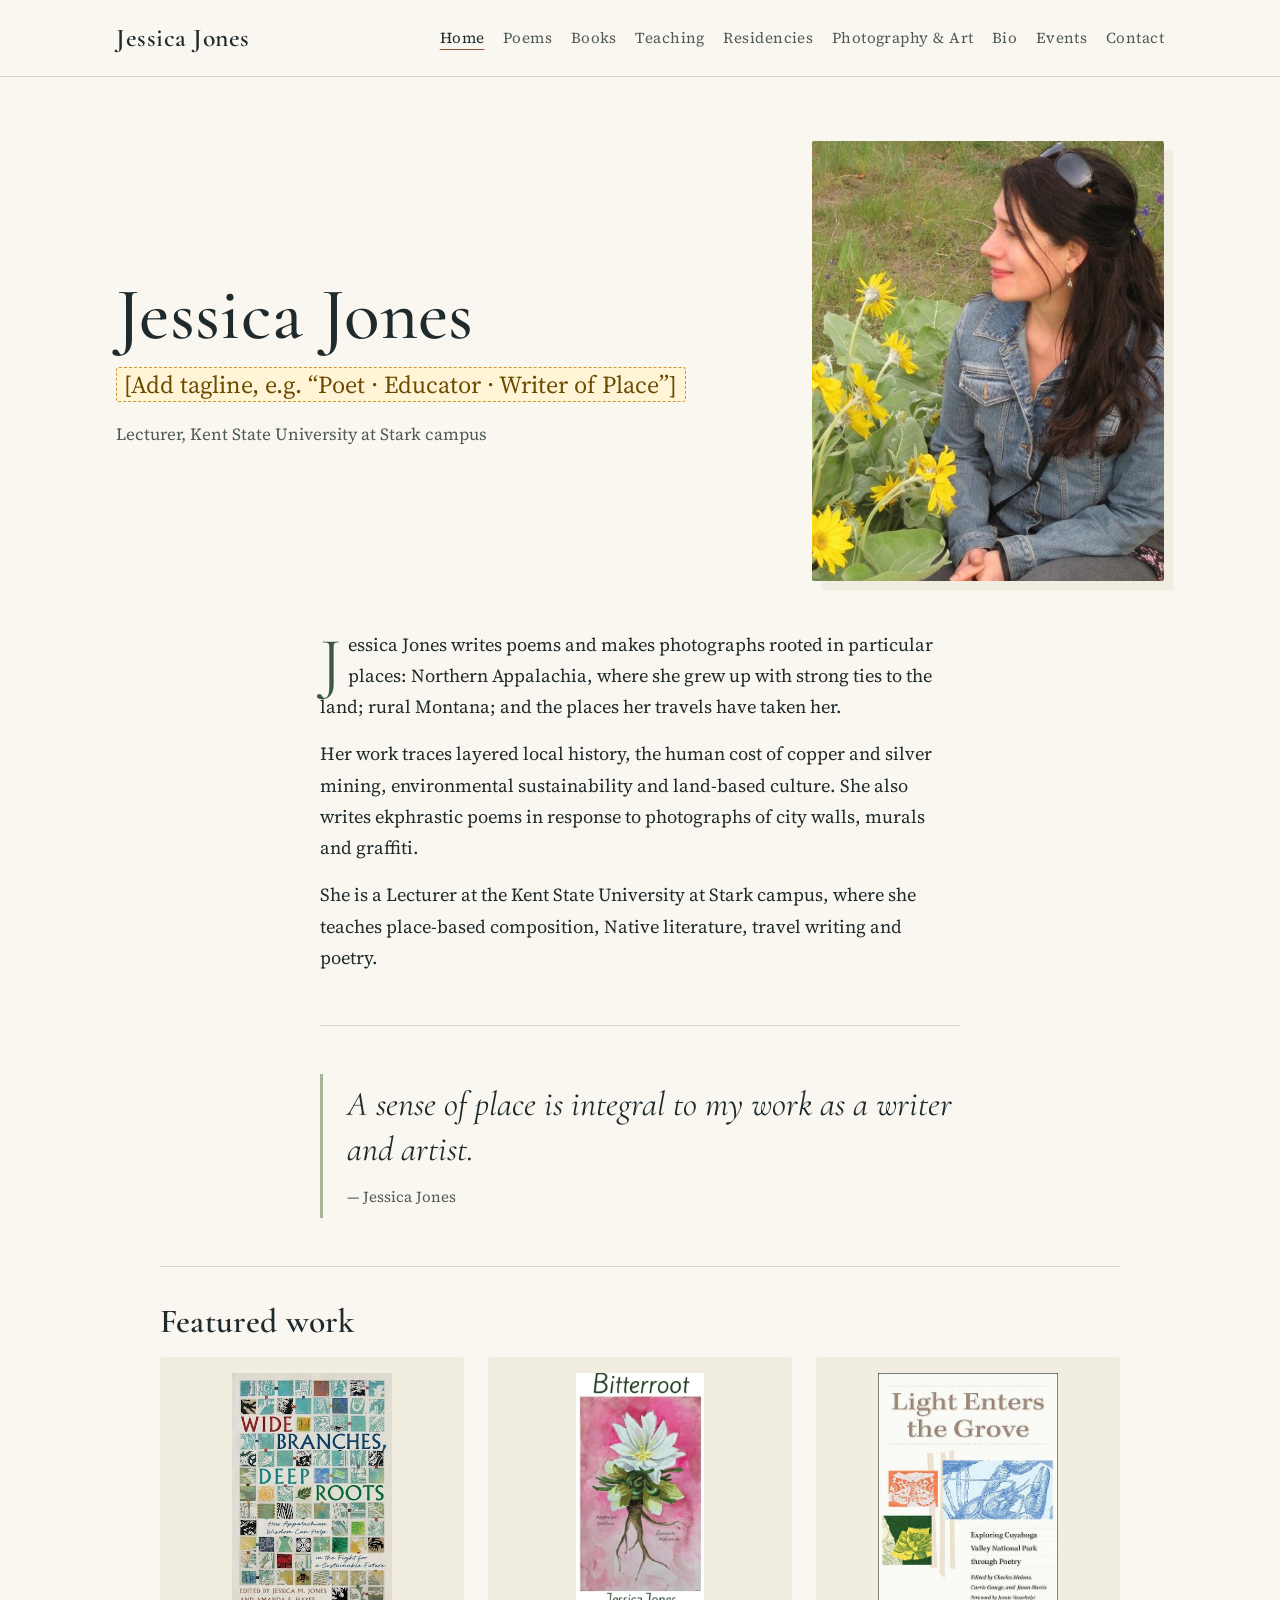
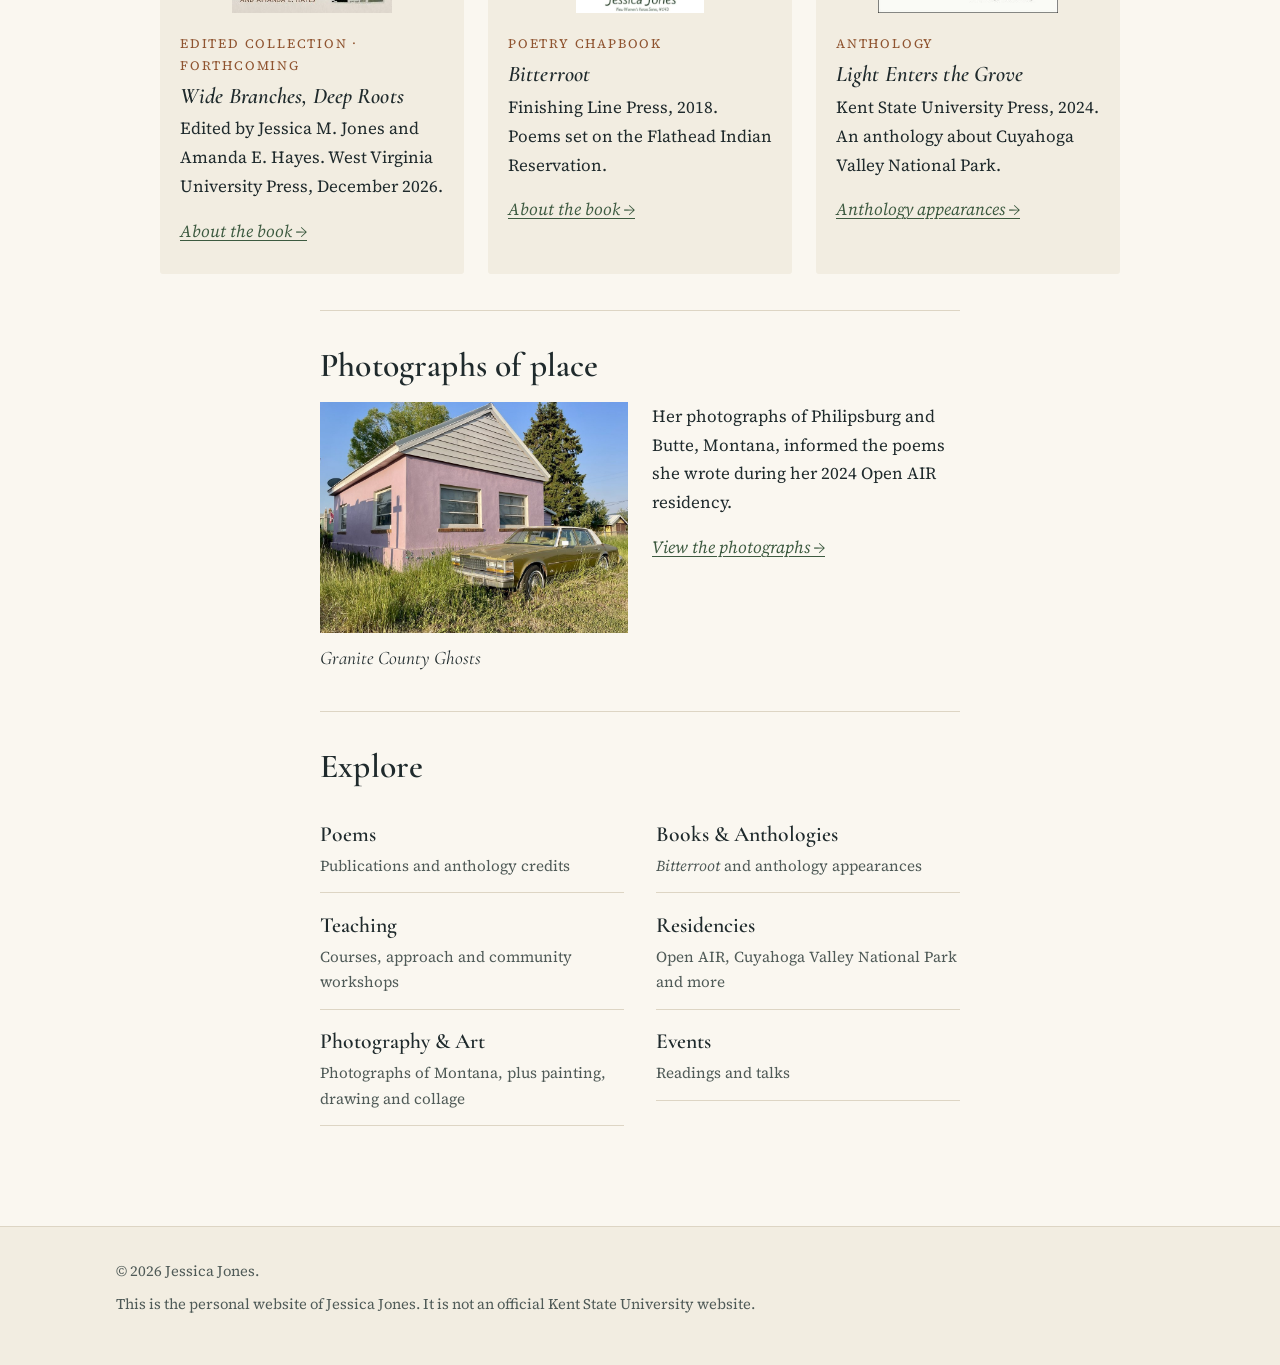
==== index.html @ 5ef58583 "Add Jessica Jones personal author and educator website Static HTML/CSS site with all text in content" ====
<!doctype html>
<html lang="en" class="no-js">
<head>
  <meta charset="utf-8">
  <meta name="viewport" content="width=device-width, initial-scale=1">
  <script>document.documentElement.classList.remove("no-js");</script>
  <title>Jessica Jones · Poet, Educator, Photographer</title>
  <meta name="description" content="Jessica Jones is a poet, photographer and Lecturer at the Kent State University at Stark campus whose work centers on a sense of place, from Northern Appalachia to rural Montana.">
  <meta name="author" content="Jessica Jones">
  <!-- DRAFT: remove this line when the site is ready to appear in search engines -->
  <meta name="robots" content="noindex, nofollow">
  <link rel="canonical" href="https://jdogherman.github.io/jessica-jones-site/">

  <!-- Open Graph / social sharing -->
  <meta property="og:type" content="website">
  <meta property="og:site_name" content="Jessica Jones">
  <meta property="og:title" content="Jessica Jones · Poet, Educator, Photographer">
  <meta property="og:description" content="Jessica Jones is a poet, photographer and Lecturer at the Kent State University at Stark campus whose work centers on a sense of place, from Northern Appalachia to rural Montana.">
  <meta property="og:url" content="https://jdogherman.github.io/jessica-jones-site/">
  <meta property="og:image" content="https://jdogherman.github.io/jessica-jones-site/images/og-image.jpg">
  <meta name="twitter:card" content="summary_large_image">

  <link rel="preconnect" href="https://fonts.googleapis.com">
  <link rel="preconnect" href="https://fonts.gstatic.com" crossorigin>
  <link rel="stylesheet" href="https://fonts.googleapis.com/css2?family=Cormorant+Garamond:ital,wght@0,500;0,600;1,500&amp;family=Source+Serif+4:ital,opsz,wght@0,8..60,400;0,8..60,500;1,8..60,400&amp;display=swap">
  <link rel="stylesheet" href="assets/css/style.css">
  <link rel="icon" href="data:image/svg+xml,%3Csvg xmlns='http://www.w3.org/2000/svg' viewBox='0 0 32 32'%3E%3Crect width='32' height='32' rx='4' fill='%233d5a40'/%3E%3Ctext x='16' y='22' font-family='Georgia,serif' font-size='16' text-anchor='middle' fill='%23faf7f0'%3EJJ%3C/text%3E%3C/svg%3E">
  <script src="assets/js/site.js" defer></script>
</head>
<body data-page="home">
  <a class="skip-link" href="#main">Skip to content</a>

  <header class="site-header">
    <div class="header-inner">
      <a class="site-name" href="index.html">Jessica Jones</a>
      <button class="nav-toggle" type="button" aria-expanded="false" aria-controls="site-nav">Menu</button>
      <nav id="site-nav" aria-label="Main">
        <ul>
          <li><a href="index.html" aria-current="page">Home</a></li>
          <li><a href="poems.html">Poems</a></li>
          <li><a href="books.html">Books</a></li>
          <li><a href="teaching.html">Teaching</a></li>
          <li><a href="residencies.html">Residencies</a></li>
          <li><a href="photography.html">Photography &amp; Art</a></li>
          <li><a href="bio.html">Bio</a></li>
          <li><a href="events.html">Events</a></li>
          <li><a href="contact.html">Contact</a></li>
        </ul>
      </nav>
    </div>
  </header>

  <main id="main" tabindex="-1">
    <div id="content" aria-busy="true">
      <noscript><p>This site needs JavaScript turned on to show its content.</p></noscript>
    </div>
  </main>

  <footer class="site-footer">
    <div class="footer-inner">
      <p>&copy; <span id="year">2026</span> Jessica Jones.</p>
      <p id="disclaimer">This is the personal website of Jessica Jones. It is not an official Kent State University website.</p>
    </div>
  </footer>
</body>
</html>
---- assets/css/style.css ----
/* ==========================================================
   Jessica Jones: personal site styles
   Colours: off-white paper, deep ink, Appalachian moss
   and Montana copper / sage.
   ========================================================== */

:root {
  --paper: #faf7f0;
  --paper-deep: #f2ede1;
  --ink: #1f2a2c;
  --ink-soft: #4f5a57;      /* 6.6:1 on paper */
  --moss: #3d5a40;          /* 7.0:1 on paper */
  --copper: #8f5430;        /* 5.6:1 on paper */
  --sage: #a9b49a;
  --rule: #ddd5c4;
  --ph-bg: #fff4d6;
  --ph-ink: #6b4a00;

  --serif-display: "Cormorant Garamond", "Garamond", "Georgia", serif;
  --serif-text: "Source Serif 4", "Georgia", "Times New Roman", serif;

  --measure: 40rem;
  --wide: 68rem;
  --gutter: 1.25rem;
}

*, *::before, *::after { box-sizing: border-box; }

html { -webkit-text-size-adjust: 100%; }

body {
  margin: 0;
  background: var(--paper);
  color: var(--ink);
  font-family: var(--serif-text);
  font-size: 1.0625rem;
  line-height: 1.7;
  font-optical-sizing: auto;
}

img { max-width: 100%; height: auto; display: block; }

a {
  color: var(--moss);
  text-decoration-thickness: 1px;
  text-underline-offset: 0.18em;
}
a:hover { color: var(--copper); }

:focus-visible {
  outline: 3px solid var(--copper);
  outline-offset: 3px;
  border-radius: 2px;
}

h1, h2, h3 {
  font-family: var(--serif-display);
  font-weight: 600;
  line-height: 1.15;
  color: var(--ink);
  letter-spacing: 0.005em;
}
h1 { font-size: clamp(2.4rem, 7vw, 3.6rem); margin: 0 0 0.5rem; }
h2 { font-size: clamp(1.6rem, 4.5vw, 2.1rem); margin: 0 0 1rem; }
h3 { font-size: 1.4rem; margin: 0 0 0.35rem; }

p { margin: 0 0 1rem; }

.skip-link {
  position: absolute; left: -999px; top: 0;
  background: var(--ink); color: var(--paper);
  padding: 0.6rem 1rem; z-index: 10;
}
.skip-link:focus { left: 1rem; top: 1rem; }

.visually-hidden {
  position: absolute !important; width: 1px; height: 1px;
  overflow: hidden; clip: rect(0 0 0 0); white-space: nowrap;
}

/* ---------- Header & nav ---------- */
.site-header {
  border-bottom: 1px solid var(--rule);
}
.header-inner {
  max-width: var(--wide);
  margin: 0 auto;
  padding: 1rem var(--gutter);
  display: flex; flex-wrap: wrap; align-items: center;
  justify-content: space-between; gap: 0.5rem 1.5rem;
}
.site-name {
  font-family: var(--serif-display);
  font-size: 1.6rem; font-weight: 600;
  color: var(--ink); text-decoration: none;
  letter-spacing: 0.02em;
}
.site-name:hover { color: var(--moss); }

.nav-toggle {
  font: inherit; font-size: 0.95rem;
  background: none; color: var(--ink);
  border: 1px solid var(--rule); border-radius: 999px;
  padding: 0.35rem 0.95rem; cursor: pointer;
  min-height: 44px;
}
.nav-toggle:hover { border-color: var(--moss); color: var(--moss); }

#site-nav { flex-basis: 100%; display: none; }
#site-nav.is-open { display: block; }
.no-js #site-nav { display: block; }
#site-nav ul {
  list-style: none; margin: 0; padding: 0.5rem 0 0.25rem;
  display: grid; gap: 0.1rem;
}
#site-nav a {
  display: block; padding: 0.45rem 0;
  color: var(--ink-soft); text-decoration: none;
  font-size: 1rem; letter-spacing: 0.03em;
}
#site-nav a:hover { color: var(--moss); }
#site-nav a[aria-current="page"] {
  color: var(--ink);
  text-decoration: underline;
  text-decoration-color: var(--copper);
  text-underline-offset: 0.4em;
}

@media (min-width: 60rem) {
  .nav-toggle { display: none; }
  #site-nav { display: block; flex-basis: auto; }
  #site-nav ul { display: flex; flex-wrap: wrap; gap: 0 1.15rem; padding: 0; }
  #site-nav a { font-size: 0.95rem; padding: 0.3rem 0; }
}

/* ---------- Main ---------- */
main {
  max-width: var(--wide);
  margin: 0 auto;
  padding: 2.5rem var(--gutter) 4rem;
}
.page-head { max-width: var(--measure); margin: 0 auto 2rem; }
.page-head h1 { margin-bottom: 0.25rem; }
.page-head::after {
  content: ""; display: block; width: 3.5rem; height: 2px;
  background: var(--copper); margin-top: 1.25rem;
}

#content > *, .measure { max-width: var(--measure); margin-left: auto; margin-right: auto; }
#content > .wide, #content > .gallery, #content > .hero { max-width: var(--wide); }

.section { padding: 2.25rem 0; border-top: 1px solid var(--rule); }

.lede { font-size: 1.15rem; color: var(--ink); }
.eyebrow {
  font-size: 0.8rem; letter-spacing: 0.14em; text-transform: uppercase;
  color: var(--copper); margin-bottom: 0.4rem;
}
.more { font-style: italic; }

/* ---------- Home ---------- */
.hero {
  display: grid; gap: 2rem; align-items: center;
  padding: 0.5rem 0 2.5rem;
}
.hero-name { font-size: clamp(2.8rem, 10vw, 4.6rem); font-weight: 500; margin: 0; }
.hero-tagline {
  font-family: var(--serif-display); font-style: italic;
  font-size: clamp(1.3rem, 3.5vw, 1.65rem); color: var(--moss);
  margin: 0.35rem 0 0.75rem;
}
.hero-title { color: var(--ink-soft); margin: 0; }
.hero-photo { max-width: 22rem; }
@media (min-width: 46rem) {
  .hero { grid-template-columns: 1.4fr 1fr; gap: 3rem; padding-top: 1.5rem; }
  .hero-photo { justify-self: end; width: 100%; }
}

.headshot {
  width: 100%; aspect-ratio: 4 / 5; object-fit: cover;
  border-radius: 2px;
  box-shadow: 0.6rem 0.6rem 0 var(--paper-deep);
}
.headshot.small { max-width: 11rem; }

.intro { border-top: none; padding-top: 0.5rem; }
.intro .lede p:first-child::first-letter {
  font-family: var(--serif-display);
  float: left; font-size: 3.6em; line-height: 0.85;
  padding: 0.08em 0.1em 0 0; color: var(--moss);
}

.pull-quote { margin: 0; padding: 0.5rem 0 0.5rem 1.5rem; border-left: 3px solid var(--sage); }
.pull-quote blockquote { margin: 0; }
.pull-quote p {
  font-family: var(--serif-display); font-style: italic;
  font-size: clamp(1.6rem, 4.5vw, 2.15rem); line-height: 1.3; margin: 0;
}
.pull-quote figcaption { margin-top: 0.75rem; color: var(--ink-soft); font-size: 0.95rem; }
.pull-quote.small p { font-size: 1.35rem; }
.quote-section { padding: 3rem 0; }

.cards { display: grid; gap: 1.5rem; }
@media (min-width: 40rem) { .cards { grid-template-columns: 1fr 1fr; } }
.card {
  background: var(--paper-deep);
  border-radius: 3px; overflow: hidden;
  display: flex; flex-direction: column;
}
.card-media { background: var(--paper-deep); }
.card-media .img-ph { aspect-ratio: 2 / 3; max-height: 16rem; width: 100%; }
.card-media img.cover { height: 16rem; width: 100%; object-fit: contain; padding: 1rem 0 0; }
.card-body { padding: 1.25rem 1.25rem 0.75rem; }

.teaser { display: grid; gap: 1.5rem; align-items: start; }
@media (min-width: 40rem) { .teaser { grid-template-columns: 1fr 1fr; } }

.explore { list-style: none; margin: 0; padding: 0; display: grid; gap: 0; }
@media (min-width: 40rem) { .explore { grid-template-columns: 1fr 1fr; column-gap: 2rem; } }
.explore a {
  display: block; padding: 0.85rem 0; text-decoration: none;
  border-bottom: 1px solid var(--rule); color: var(--ink);
}
.explore-label { display: block; font-family: var(--serif-display); font-size: 1.35rem; font-weight: 600; }
.explore-blurb { display: block; color: var(--ink-soft); font-size: 0.95rem; }
.explore a:hover .explore-label { color: var(--moss); }

/* ---------- Lists & entries ---------- */
.credits, .tidy, .anthologies, .events { list-style: none; margin: 0; padding: 0; }
.credits li { padding: 0.55rem 0; border-bottom: 1px dotted var(--rule); }
.credit-title { font-weight: 500; display: block; }
.credit-meta, .book-meta { color: var(--ink-soft); font-size: 0.95rem; }
.tidy li { padding: 0.3rem 0 0.3rem 1.2rem; position: relative; }
.tidy li::before {
  content: ""; position: absolute; left: 0; top: 0.95em;
  width: 0.45rem; height: 1px; background: var(--copper);
}
.anthologies li { padding: 1rem 0; border-bottom: 1px dotted var(--rule); }
.anthologies li:first-child { padding-top: 0; }
.anthologies p { margin-bottom: 0.35rem; }

.stack { display: grid; gap: 0; }
.entry { padding: 1.25rem 0; }
.entry + .entry { border-top: 1px dotted var(--rule); }
.residency { padding: 2rem 0; }
#content > .stack > .residency:first-child { border-top: none; padding-top: 0; }

.book { display: grid; gap: 2rem; border-top: none; padding-top: 0; }
.book-cover { max-width: 14rem; }
.book-cover .cover, .book-cover .img-ph { width: 100%; box-shadow: 0.5rem 0.5rem 0 var(--paper-deep); }
.book-cover .img-ph { aspect-ratio: 2 / 3; }
@media (min-width: 40rem) { .book { grid-template-columns: 14rem 1fr; align-items: start; } }

.button {
  display: inline-block; padding: 0.6rem 1.2rem;
  background: var(--moss); color: var(--paper);
  border-radius: 2px; text-decoration: none; min-height: 44px;
}
.button:hover { background: var(--copper); color: var(--paper); }

.events li { display: grid; gap: 0.25rem; padding: 0.85rem 0; border-bottom: 1px dotted var(--rule); }
@media (min-width: 36rem) { .events li { grid-template-columns: 9rem 1fr; gap: 1.25rem; } }
.event-date { font-family: var(--serif-display); font-weight: 600; font-size: 1.1rem; margin: 0; }
.event-title { margin: 0; }
.events .credit-meta { margin: 0; }

.contact-email { font-family: var(--serif-display); font-size: 1.6rem; }

.bio-head { display: grid; gap: 1.5rem; align-items: center; padding-bottom: 2rem; }
@media (min-width: 36rem) { .bio-head { grid-template-columns: 11rem 1fr; gap: 2rem; } }

.poem-text { white-space: pre-wrap; font-size: 1.05rem; line-height: 1.75; }

/* ---------- Gallery ---------- */
.gallery {
  list-style: none; margin: 2rem auto 0; padding: 0;
  display: grid; gap: 2.5rem;
}
@media (min-width: 46rem) { .gallery { grid-template-columns: 1fr 1fr; gap: 2.5rem 2rem; } }
.gallery figure, .teaser-photo { margin: 0; }
.photo { width: 100%; aspect-ratio: 4 / 3; object-fit: cover; background: var(--paper-deep); }
.gallery figcaption, .teaser-photo figcaption {
  margin-top: 0.6rem; font-family: var(--serif-display); font-size: 1.2rem;
}
.caption { display: block; font-family: var(--serif-text); font-size: 0.95rem; color: var(--ink-soft); }

/* ---------- Placeholders (visible until content is added) ---------- */
.placeholder {
  background: var(--ph-bg); color: var(--ph-ink);
  border: 1px dashed #c99a2e; border-radius: 3px;
  padding: 0 0.3em; font-style: normal;
  font-family: var(--serif-text); font-size: 0.92em; font-weight: 400;
}
.img-ph {
  display: flex; align-items: center; justify-content: center;
  text-align: center; padding: 1rem; min-height: 10rem; width: 100%;
  background: repeating-linear-gradient(135deg, var(--paper-deep) 0 12px, #ece5d5 12px 24px);
  border: 1px dashed var(--sage); border-radius: 2px;
  font-size: 0.9rem; color: var(--ink-soft);
}
.img-ph.headshot { aspect-ratio: 4 / 5; }
.img-ph.photo { aspect-ratio: 4 / 3; }

.load-error {
  border: 1px solid var(--copper); padding: 1rem 1.25rem; background: #fff;
}

/* ---------- Footer ---------- */
.site-footer {
  border-top: 1px solid var(--rule);
  background: var(--paper-deep);
  color: var(--ink-soft); font-size: 0.92rem;
}
.footer-inner {
  max-width: var(--wide); margin: 0 auto;
  padding: 2rem var(--gutter) 2.5rem;
}
.footer-inner p { margin: 0 0 0.5rem; max-width: var(--measure); }
.footer-nav { list-style: none; padding: 0; margin: 0 0 1rem; display: flex; flex-wrap: wrap; gap: 0.25rem 1rem; }
.footer-nav a { color: var(--ink-soft); }

@media (prefers-reduced-motion: no-preference) {
  a, .button, .nav-toggle { transition: color 0.15s, background-color 0.15s, border-color 0.15s; }
}

@media print {
  .site-header nav, .nav-toggle, .skip-link { display: none !important; }
  body { background: #fff; }
}
.no-js .nav-toggle { display: none; }

.book-blurb { margin: 0; }
.book-blurb blockquote { margin: 0; padding-left: 1.25rem; border-left: 3px solid var(--sage); }
.book-blurb figcaption { color: var(--ink-soft); font-size: 0.95rem; margin-top: 0.5rem; }

.antho-cover { width: 6rem; margin-bottom: 1rem; }
@media (min-width: 36rem) {
  .anthologies li.has-cover { display: grid; grid-template-columns: 6rem 1fr; gap: 1.25rem; align-items: start; }
  .antho-cover { margin-bottom: 0; }
}
.antho-cover .cover { width: 100%; box-shadow: 0.35rem 0.35rem 0 var(--paper-deep); }
.antho-cover .img-ph { aspect-ratio: 3 / 4; min-height: 0; font-size: 0.7rem; padding: 0.4rem; }
.book-blurb.small { margin: 0.5rem 0 0.75rem; }
.book-blurb.small blockquote p { font-size: 0.98rem; }

/* Artwork: shown uncropped, at its own shape */
.art-section { margin-top: 3rem; }
.art-gallery { margin-top: 1rem; align-items: start; }
.art { width: 100%; max-height: 34rem; object-fit: contain; object-position: left top; background: transparent; }
.art-gallery figure { max-width: 26rem; }

.event-photos { display: grid; gap: 1.75rem; margin-bottom: 2rem; align-items: start; }
@media (min-width: 40rem) { .event-photos { grid-template-columns: 1fr 1fr; } }
#content > .event-photos { max-width: var(--wide); }
.event-photo { margin: 0; }
.event-img { aspect-ratio: 4 / 3; object-fit: cover; }
.event-img { width: 100%; height: auto; border-radius: 2px; }
.event-photo figcaption { margin-top: 0.6rem; font-size: 0.98rem; }

.edited { border-top: none; padding-top: 0; }
.edited .book { padding-top: 0.5rem; }
.edited h3 { font-size: 1.6rem; }
.edited + .book { border-top: 1px solid var(--rule); padding-top: 2.25rem; }
.book-actions { display: flex; flex-wrap: wrap; align-items: center; gap: 0.75rem 1.5rem; }

/* Featured work: widen to fit three cards side by side */
#content > .featured { max-width: 60rem; }
@media (min-width: 52rem) { .cards-3 { grid-template-columns: repeat(3, 1fr); } }
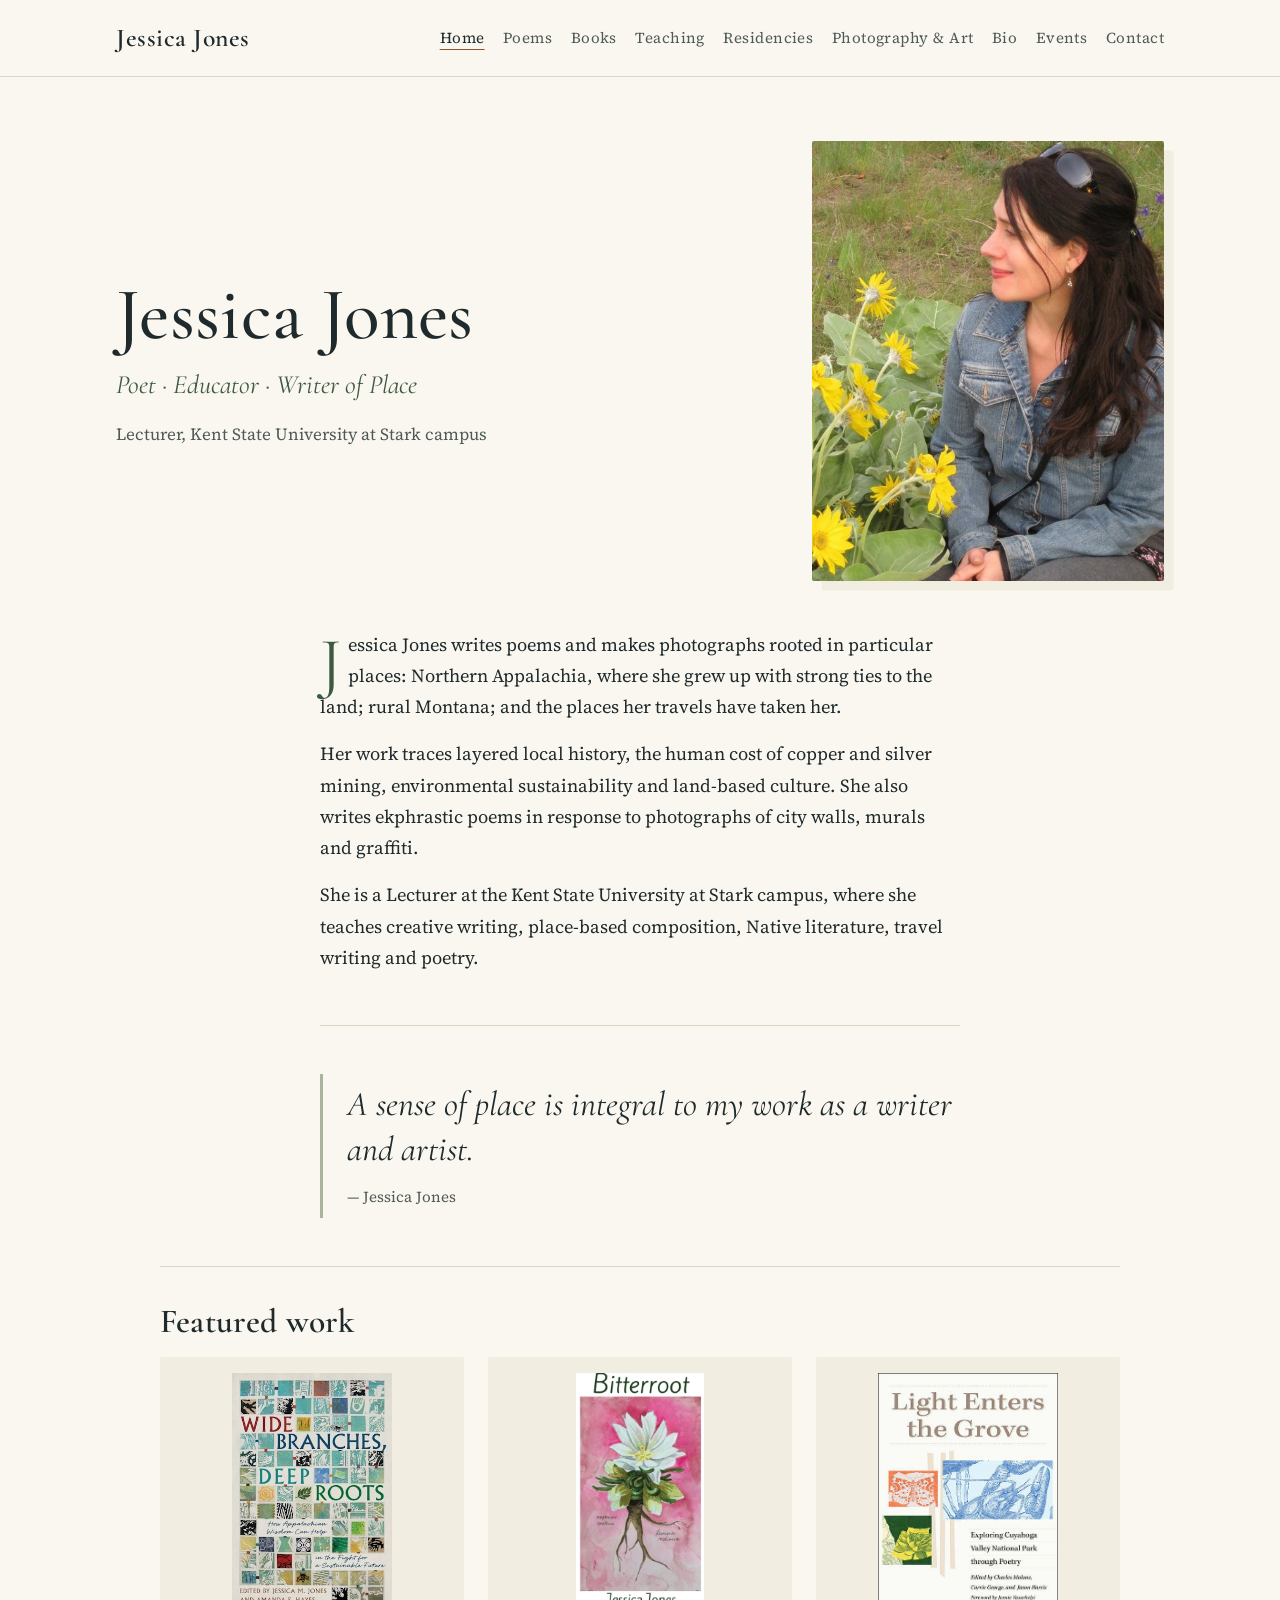
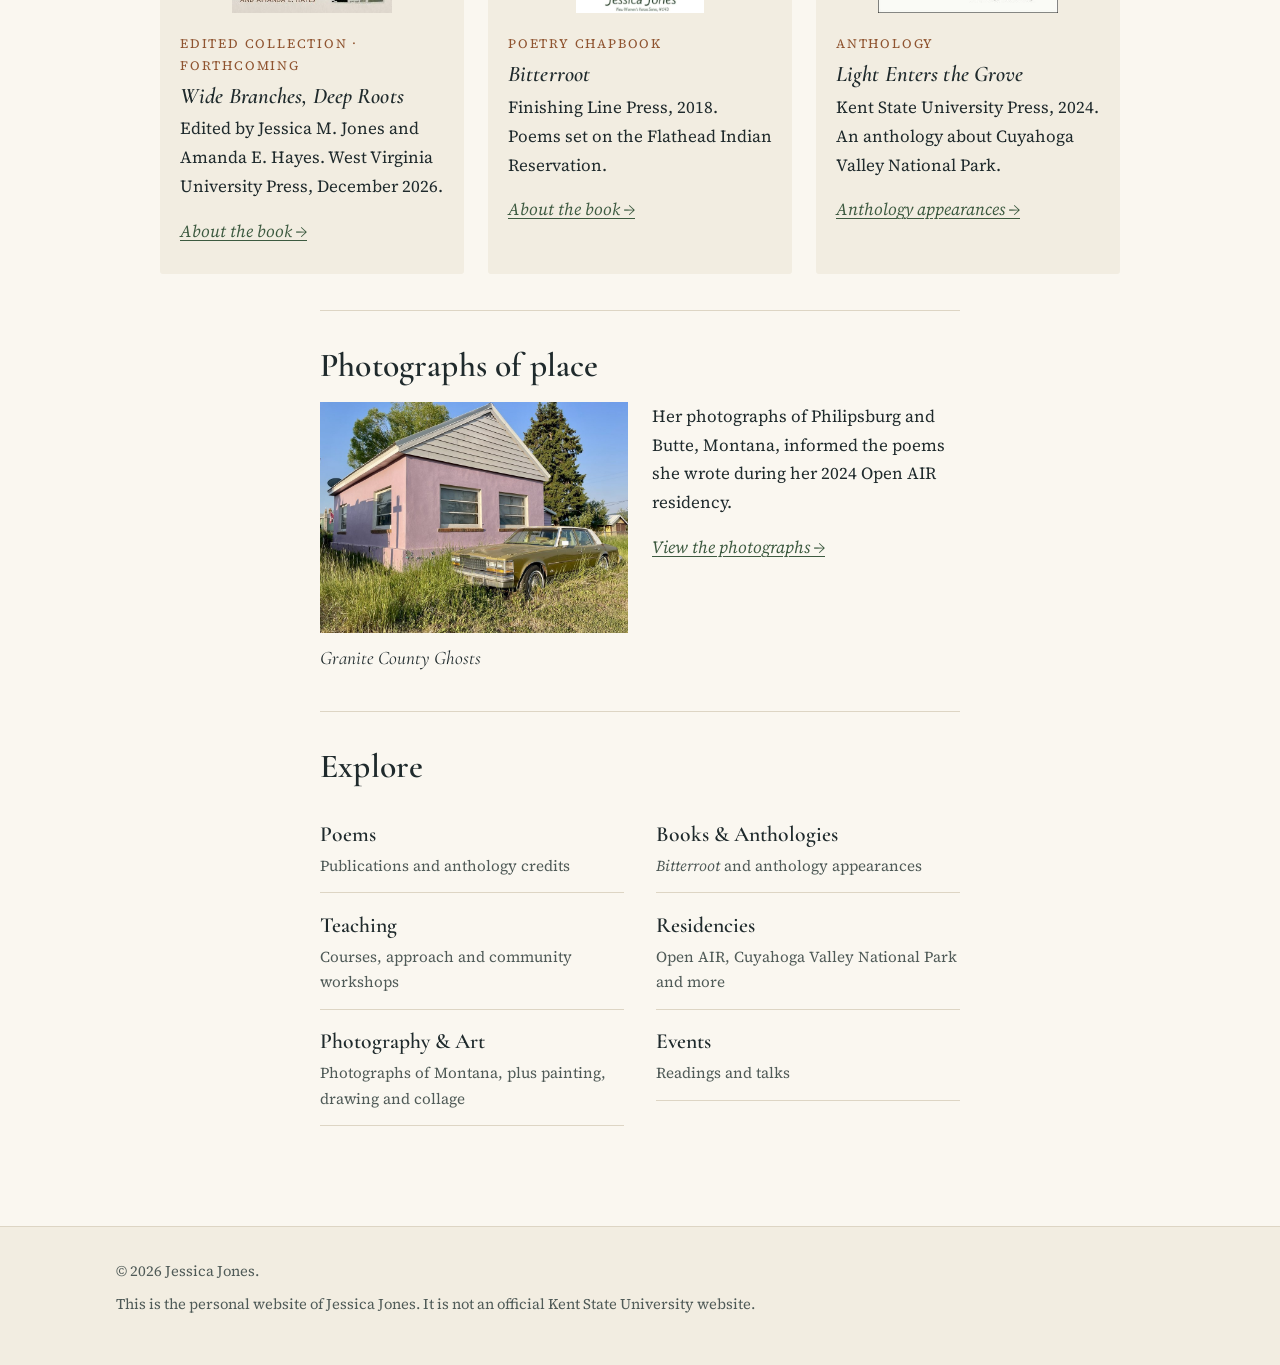
==== commit c953d2a1: "Add version tags to CSS/JS links so browsers fetch updates Co-Authored-By: Claude Opus 5.5 <noreply@" ====
--- a/index.html
+++ b/index.html
@@ -23,9 +23,9 @@
   <link rel="preconnect" href="https://fonts.googleapis.com">
   <link rel="preconnect" href="https://fonts.gstatic.com" crossorigin>
   <link rel="stylesheet" href="https://fonts.googleapis.com/css2?family=Cormorant+Garamond:ital,wght@0,500;0,600;1,500&amp;family=Source+Serif+4:ital,opsz,wght@0,8..60,400;0,8..60,500;1,8..60,400&amp;display=swap">
-  <link rel="stylesheet" href="assets/css/style.css">
+  <link rel="stylesheet" href="assets/css/style.css?v=202611152250">
   <link rel="icon" href="data:image/svg+xml,%3Csvg xmlns='http://www.w3.org/2000/svg' viewBox='0 0 32 32'%3E%3Crect width='32' height='32' rx='4' fill='%233d5a40'/%3E%3Ctext x='16' y='22' font-family='Georgia,serif' font-size='16' text-anchor='middle' fill='%23faf7f0'%3EJJ%3C/text%3E%3C/svg%3E">
-  <script src="assets/js/site.js" defer></script>
+  <script src="assets/js/site.js?v=202611152250" defer></script>
 </head>
 <body data-page="home">
   <a class="skip-link" href="#main">Skip to content</a>
--- a/assets/css/style.css
+++ b/assets/css/style.css
@@ -269,7 +269,11 @@
 .bio-head { display: grid; gap: 1.5rem; align-items: center; padding-bottom: 2rem; }
 @media (min-width: 36rem) { .bio-head { grid-template-columns: 11rem 1fr; gap: 2rem; } }
 
-.poem-text { white-space: pre-wrap; font-size: 1.05rem; line-height: 1.75; }
+/* Featured poems keep their exact spacing; very wide lines scroll inside the poem, never the page */
+.poem { max-width: 100%; }
+.poem-scroll { overflow-x: auto; margin: 1.25rem 0 1rem; padding-bottom: 0.5rem; }
+.poem-text { white-space: pre; font-size: 1rem; line-height: 1.75; width: max-content; }
+@media (max-width: 40rem) { .poem-text { font-size: 0.85rem; } }
 
 /* ---------- Gallery ---------- */
 .gallery {
@@ -350,7 +354,7 @@
 .art-gallery figure { max-width: 26rem; }
 
 .event-photos { display: grid; gap: 1.75rem; margin-bottom: 2rem; align-items: start; }
-@media (min-width: 40rem) { .event-photos { grid-template-columns: 1fr 1fr; } }
+@media (min-width: 40rem) { .event-photos { grid-template-columns: repeat(auto-fit, minmax(17rem, 1fr)); } }
 #content > .event-photos { max-width: var(--wide); }
 .event-photo { margin: 0; }
 .event-img { aspect-ratio: 4 / 3; object-fit: cover; }
@@ -366,3 +370,12 @@
 /* Featured work: widen to fit three cards side by side */
 #content > .featured { max-width: 60rem; }
 @media (min-width: 52rem) { .cards-3 { grid-template-columns: repeat(3, 1fr); } }
+
+.residency-body { display: grid; gap: 1.25rem; }
+.residency-photo { margin: 0; max-width: 18rem; }
+.res-img { width: 100%; border-radius: 2px; }
+.residency-photo figcaption { margin-top: 0.5rem; font-size: 0.92rem; color: var(--ink-soft); }
+@media (min-width: 40rem) { .residency-body { grid-template-columns: 1fr 14rem; gap: 2rem; align-items: start; } }
+.residency-photos { display: grid; gap: 1.25rem; }
+@media (max-width: 39.99rem) { .residency-photos { grid-template-columns: 1fr 1fr; } .residency-photo { max-width: none; } }
+.event-img.fit { aspect-ratio: auto; object-fit: contain; }
